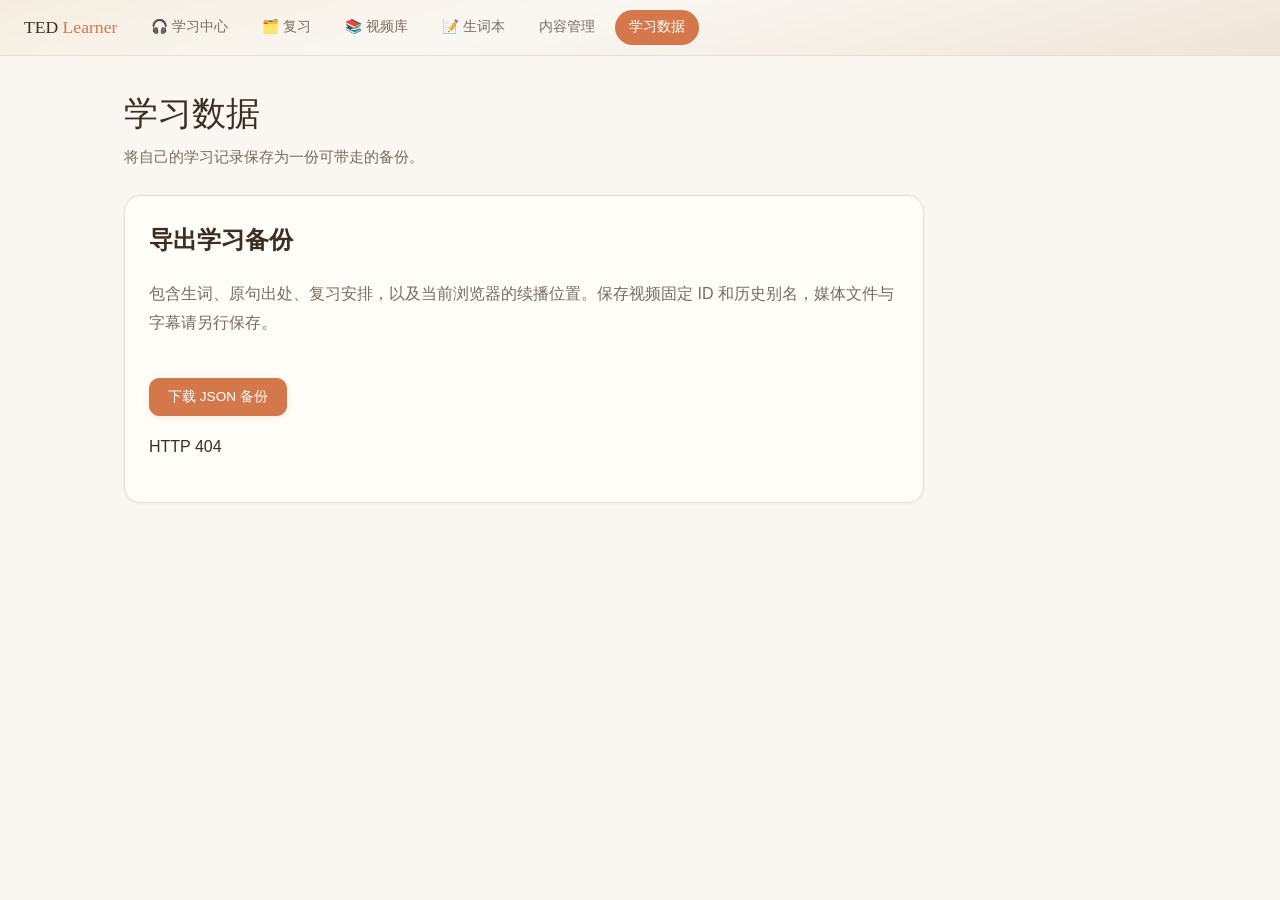
==== data.html @ 8dc4462d "迭代一：实现带版本的学习数据整套备份导出" ====
<!DOCTYPE html>
<html lang="zh-CN"><head><meta charset="utf-8"><meta name="viewport" content="width=device-width, initial-scale=1">
<title>学习数据 · TED Learner</title><link rel="stylesheet" href="./assets/common.css">
<style>.data-panel{padding:24px;max-width:800px}.data-panel h2{margin-top:0}.data-panel p{color:var(--text-secondary);line-height:1.8}.data-status{white-space:pre-wrap;overflow-wrap:anywhere;margin:18px 0}.data-stats{display:flex;gap:20px;flex-wrap:wrap;margin:20px 0;color:var(--text-secondary)}</style>
</head><body><main class="page"><h1 class="page-title">学习数据</h1><p class="page-sub">将自己的学习记录保存为一份可带走的备份。</p>
<section class="panel data-panel"><h2>导出学习备份</h2><p>包含生词、原句出处、复习安排，以及当前浏览器的续播位置。保存视频固定 ID 和历史别名，媒体文件与字幕请另行保存。</p>
<div class="data-stats" id="dataStats"></div><button class="btn btn-primary" id="exportData">下载 JSON 备份</button>
<div class="data-status" id="dataStatus" role="status" aria-live="polite"></div></section></main>
<script src="./assets/common.js"></script><script src="./assets/learning-data.js"></script></body></html>
---- assets/common.css ----
/* ===== TedLib shared theme variables (warm / cool) ===== */
:root {
  --bg: #faf7f2;
  --bg-secondary: #f3efe8;
  --card-bg: #fffdf8;
  --card-hover: #fffefc;
  --text: #3d2e1f;
  --text-secondary: #7a6b5c;
  --text-tertiary: #a89885;
  --accent: #d4784c;
  --accent-hover: #c06840;
  --accent-glow: rgba(212, 120, 76, 0.12);
  --accent-soft: rgba(212, 120, 76, 0.08);
  --border: #e8dfd3;
  --border-hover: #d4c8b6;
  --tag-bg: #f3efe8;
  --tag-text: #8b7355;
  --shadow-sm: 0 1px 3px rgba(61, 46, 31, 0.06);
  --shadow-md: 0 4px 16px rgba(61, 46, 31, 0.08);
  --shadow-lg: 0 12px 40px rgba(61, 46, 31, 0.10);
  --grain-opacity: 0.03;
  --gradient-header: linear-gradient(165deg, #f5ede0 0%, #faf7f2 40%, #efe5d8 100%);
  --card-badge-bg: rgba(212, 120, 76, 0.1);
  --card-badge-text: #b85d30;
  --highlight-bg: rgba(212, 120, 76, 0.12);
  --highlight-border: #d4784c;
}
[data-theme="cool"] {
  --bg: #0c0e14;
  --bg-secondary: #12151d;
  --card-bg: #181b25;
  --card-hover: #1c1f2a;
  --text: #e2e4eb;
  --text-secondary: #9398a8;
  --text-tertiary: #62687a;
  --accent: #8bafe0;
  --accent-hover: #7a9fd4;
  --accent-glow: rgba(139, 175, 224, 0.10);
  --accent-soft: rgba(139, 175, 224, 0.06);
  --border: #222636;
  --border-hover: #2e3348;
  --tag-bg: #1e2230;
  --tag-text: #8a90a8;
  --shadow-sm: 0 1px 3px rgba(0, 0, 0, 0.18);
  --shadow-md: 0 4px 16px rgba(0, 0, 0, 0.25);
  --shadow-lg: 0 12px 40px rgba(0, 0, 0, 0.35);
  --grain-opacity: 0.04;
  --gradient-header: linear-gradient(165deg, #141820 0%, #0c0e14 40%, #10141e 100%);
  --card-badge-bg: rgba(139, 175, 224, 0.12);
  --card-badge-text: #8bafe0;
  --highlight-bg: rgba(139, 175, 224, 0.12);
  --highlight-border: #8bafe0;
}

/* ===== Base ===== */
*, *::before, *::after { box-sizing: border-box; }
[hidden] { display: none !important; }
.word-audio { display: flex; align-items: center; gap: 10px; flex-wrap: wrap; }
.pronunciation-control { display: inline-flex; align-items: center; gap: 8px; flex-wrap: wrap; }
.pronunciation-btn { border: 1px solid var(--border); border-radius: 8px; padding: 5px 10px; background: var(--card-bg); color: var(--text); font: inherit; font-size: .8rem; cursor: pointer; white-space: nowrap; }
.pronunciation-btn:hover, .pronunciation-btn:focus-visible { border-color: var(--accent); background: var(--accent-soft); }
.pronunciation-status { font-size: .75rem; color: var(--text-secondary); overflow-wrap: anywhere; }
html { scroll-behavior: smooth; }
body {
  margin: 0;
  font-family: -apple-system, BlinkMacSystemFont, 'Segoe UI', sans-serif;
  background: var(--bg);
  color: var(--text);
  line-height: 1.65;
  font-weight: 400;
  transition: background 0.5s ease, color 0.5s ease;
  -webkit-font-smoothing: antialiased;
}

/* ===== Shared navigation ===== */
.app-nav {
  position: sticky; top: 0; z-index: 100;
  display: flex; align-items: center; gap: 6px;
  padding: 10px 24px;
  background: var(--gradient-header);
  border-bottom: 1px solid var(--border);
  transition: background 0.5s ease, border-color 0.5s ease;
  overflow-x: auto;
}
.app-nav .brand {
  font-family: Georgia, serif;
  font-size: 1.1rem; font-weight: 400;
  color: var(--text); text-decoration: none;
  margin-right: 14px; white-space: nowrap;
}
.app-nav .brand span { color: var(--accent); }
.app-nav .nav-link {
  color: var(--text-secondary); text-decoration: none;
  font-size: 0.86rem; font-weight: 500;
  padding: 6px 14px; border-radius: 18px;
  transition: all 0.25s ease;
  white-space: nowrap;
}
.app-nav .nav-link:hover { background: var(--accent-soft); color: var(--text); }
.app-nav .nav-link.active { background: var(--accent); color: #fff; }
.app-nav .nav-spacer { flex: 1; }

/* ===== Page scaffold ===== */
.page {
  max-width: 1080px;
  margin: 0 auto;
  padding: 30px 24px 70px;
}
.page-title {
  font-family: Georgia, serif;
  font-size: 2.1rem; font-weight: 400;
  margin: 0 0 4px;
}
.page-sub {
  color: var(--text-secondary);
  font-size: 0.92rem;
  margin: 0 0 26px;
}

/* ===== Panels & buttons ===== */
.panel {
  background: var(--card-bg);
  border: 1px solid var(--border);
  border-radius: 16px;
  box-shadow: var(--shadow-sm);
  transition: border-color 0.3s ease, box-shadow 0.3s ease;
}
.btn {
  display: inline-flex; align-items: center; gap: 6px;
  padding: 9px 18px;
  border: 1px solid var(--border);
  border-radius: 10px;
  background: transparent; color: var(--text);
  font-family: inherit; font-size: 0.85rem; font-weight: 500;
  cursor: pointer; text-decoration: none;
  transition: all 0.25s ease;
}
.btn:hover { border-color: var(--accent); background: var(--accent-soft); transform: translateY(-1px); }
.btn-primary {
  background: var(--accent); border-color: var(--accent);
  color: #fff; box-shadow: 0 2px 8px var(--accent-glow);
}
.btn-primary:hover { background: var(--accent-hover); border-color: var(--accent-hover); }

/* ===== Form bits ===== */
.search-input {
  padding: 10px 18px;
  border: 1px solid var(--border);
  border-radius: 22px;
  background: var(--card-bg); color: var(--text);
  font-family: inherit; font-size: 0.88rem;
  width: 280px; max-width: 100%;
  transition: border-color 0.25s ease;
}
.search-input:focus { outline: none; border-color: var(--accent); }
.mini-toggle {
  padding: 8px 16px;
  border: 1px solid var(--border);
  border-radius: 20px;
  background: var(--card-bg); color: var(--text);
  font-family: inherit; font-size: 0.83rem;
  cursor: pointer; white-space: nowrap;
  transition: all 0.25s ease;
}
.mini-toggle:hover { border-color: var(--accent); background: var(--accent-soft); }

/* ===== Highlight in context sentences ===== */
mark {
  background: var(--highlight-bg);
  color: inherit;
  border-radius: 3px;
  padding: 0 2px;
}

/* ===== Empty state ===== */
.empty-state {
  text-align: center;
  color: var(--text-secondary);
  padding: 48px 24px;
}
.empty-state .empty-icon { font-size: 2.4rem; margin-bottom: 10px; }

/* ===== Grain overlay (same texture as player) ===== */
body.grain::after {
  content: '';
  position: fixed; inset: 0; pointer-events: none; z-index: 9999;
  opacity: var(--grain-opacity);
  background-image: url("data:image/svg+xml,%3Csvg viewBox='0 0 256 256' xmlns='http://www.w3.org/2000/svg'%3E%3Cfilter id='n'%3E%3CfeTurbulence type='fractalNoise' baseFrequency='0.85' numOctaves='4' stitch='stitch'/%3E%3C/filter%3E%3Crect width='100%25' height='100%25' filter='url(%23n)'/%3E%3C/svg%3E");
  transition: opacity 0.5s ease;
}
/* Dictionary blocks used by the player and vocabulary book. */
.dict-source { font-size: .72rem; color: var(--text-tertiary); margin-bottom: 8px; }
.dict-field { display: flex; gap: 8px; margin: 6px 0; font-size: .81rem; line-height: 1.45; }
.dict-label { flex: 0 0 34px; color: var(--text-tertiary); }
.dict-field > span:last-child { min-width: 0; overflow-wrap: anywhere; white-space: normal; }
.dict-error { color: #b34838; font-size: .8rem; line-height: 1.4; }
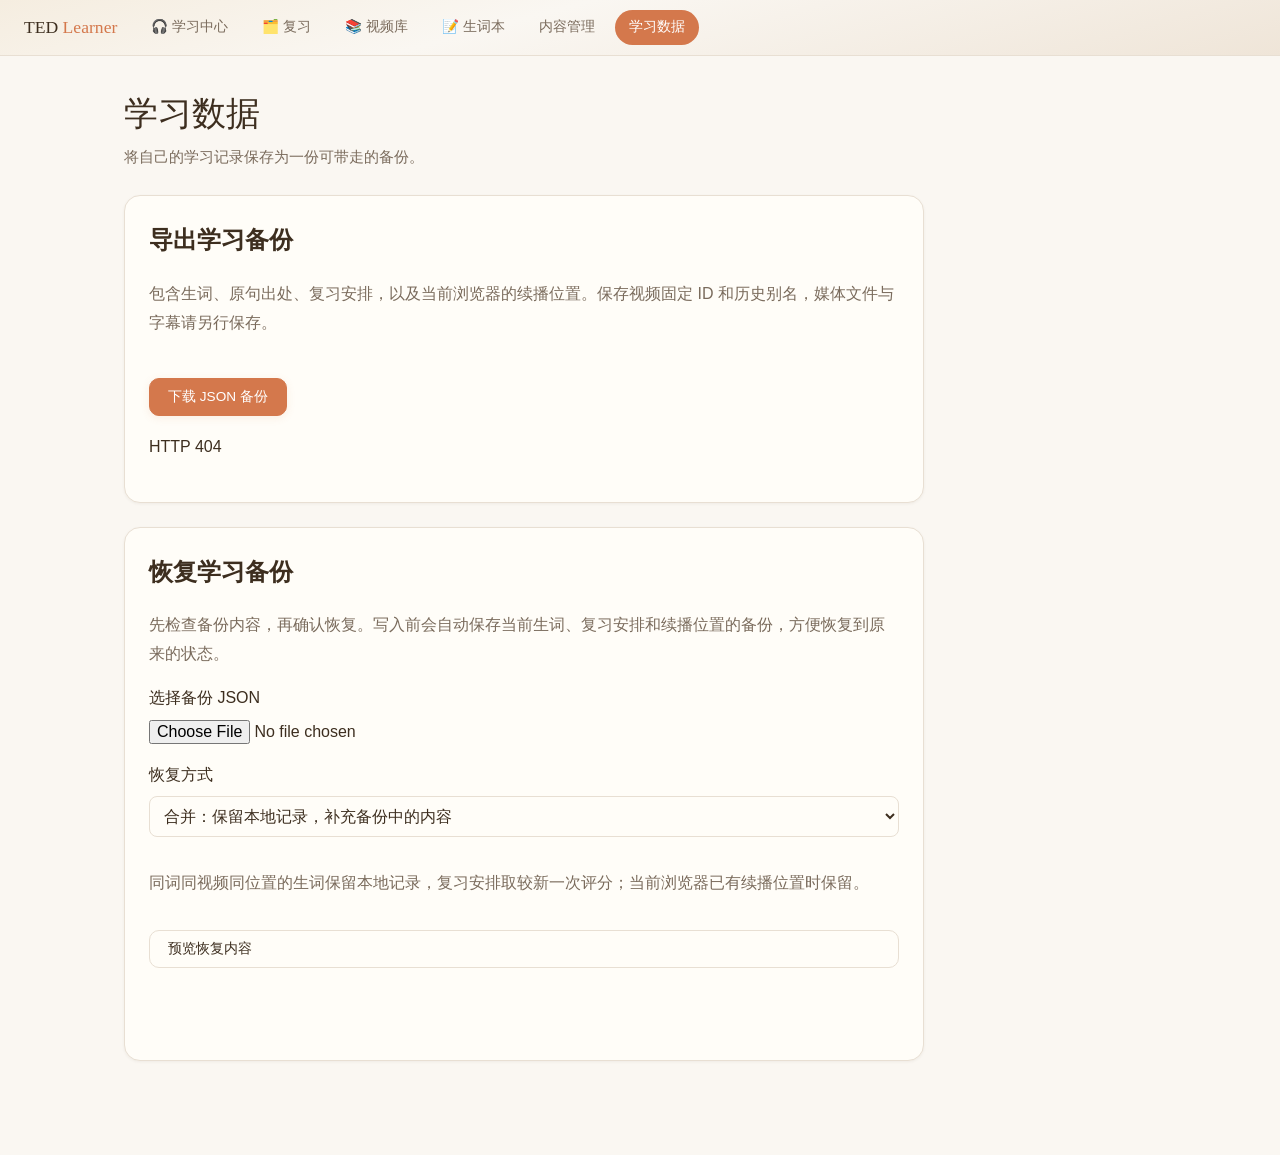
==== commit e8df0120: "迭代二：实现学习备份预览恢复及事务回退" ====
--- a/data.html
+++ b/data.html
@@ -1,9 +1,17 @@
 <!DOCTYPE html>
 <html lang="zh-CN"><head><meta charset="utf-8"><meta name="viewport" content="width=device-width, initial-scale=1">
 <title>学习数据 · TED Learner</title><link rel="stylesheet" href="./assets/common.css">
-<style>.data-panel{padding:24px;max-width:800px}.data-panel h2{margin-top:0}.data-panel p{color:var(--text-secondary);line-height:1.8}.data-status{white-space:pre-wrap;overflow-wrap:anywhere;margin:18px 0}.data-stats{display:flex;gap:20px;flex-wrap:wrap;margin:20px 0;color:var(--text-secondary)}</style>
+<style>.data-panel{padding:24px;max-width:800px;margin-bottom:24px}.data-panel h2{margin-top:0}.data-panel p{color:var(--text-secondary);line-height:1.8}.data-status{white-space:pre-wrap;overflow-wrap:anywhere;margin:18px 0}.data-stats{display:flex;gap:20px;flex-wrap:wrap;margin:20px 0;color:var(--text-secondary)}.restore-form{display:grid;gap:16px}.restore-form label{display:grid;gap:8px}.restore-form input,.restore-form select{max-width:100%;min-width:0;font:inherit}.restore-form select{padding:10px;background:var(--card-bg);color:var(--text);border:1px solid var(--border);border-radius:8px}.restore-preview{white-space:pre-wrap;overflow-wrap:anywhere;padding:16px;background:var(--accent-soft);border-radius:10px}.restore-form .check-row{display:flex;align-items:flex-start;gap:10px}.backup-actions{display:flex;gap:10px;flex-wrap:wrap}</style>
 </head><body><main class="page"><h1 class="page-title">学习数据</h1><p class="page-sub">将自己的学习记录保存为一份可带走的备份。</p>
 <section class="panel data-panel"><h2>导出学习备份</h2><p>包含生词、原句出处、复习安排，以及当前浏览器的续播位置。保存视频固定 ID 和历史别名，媒体文件与字幕请另行保存。</p>
 <div class="data-stats" id="dataStats"></div><button class="btn btn-primary" id="exportData">下载 JSON 备份</button>
-<div class="data-status" id="dataStatus" role="status" aria-live="polite"></div></section></main>
+<div class="data-status" id="dataStatus" role="status" aria-live="polite"></div></section>
+<section class="panel data-panel"><h2>恢复学习备份</h2><p>先检查备份内容，再确认恢复。写入前会自动保存当前生词、复习安排和续播位置的备份，方便恢复到原来的状态。</p>
+<div class="restore-form"><label>选择备份 JSON<input id="importFile" type="file" accept=".json,application/json"></label>
+<label>恢复方式<select id="restoreMode"><option value="merge">合并：保留本地记录，补充备份中的内容</option><option value="replace">覆盖：以备份替换当前学习数据</option></select></label>
+<p id="restoreRule">同词同视频同位置的生词保留本地记录，复习安排取较新一次评分；当前浏览器已有续播位置时保留。</p>
+<button class="btn" id="previewData" disabled>预览恢复内容</button><div id="restorePreview" class="restore-preview" hidden></div>
+<label class="check-row" id="replaceWarning" hidden><input type="checkbox" id="confirmReplace">我确认以备份替换当前生词、复习安排和续播位置。</label>
+<div class="backup-actions"><button class="btn btn-primary" id="restoreData" hidden>确认恢复</button><button class="btn" id="downloadBefore" hidden>下载恢复前备份</button><button class="btn" id="retryResume" hidden>重试保存续播位置</button></div>
+<div id="restoreStatus" class="data-status" role="status" aria-live="polite"></div></div></section></main>
 <script src="./assets/common.js"></script><script src="./assets/learning-data.js"></script></body></html>
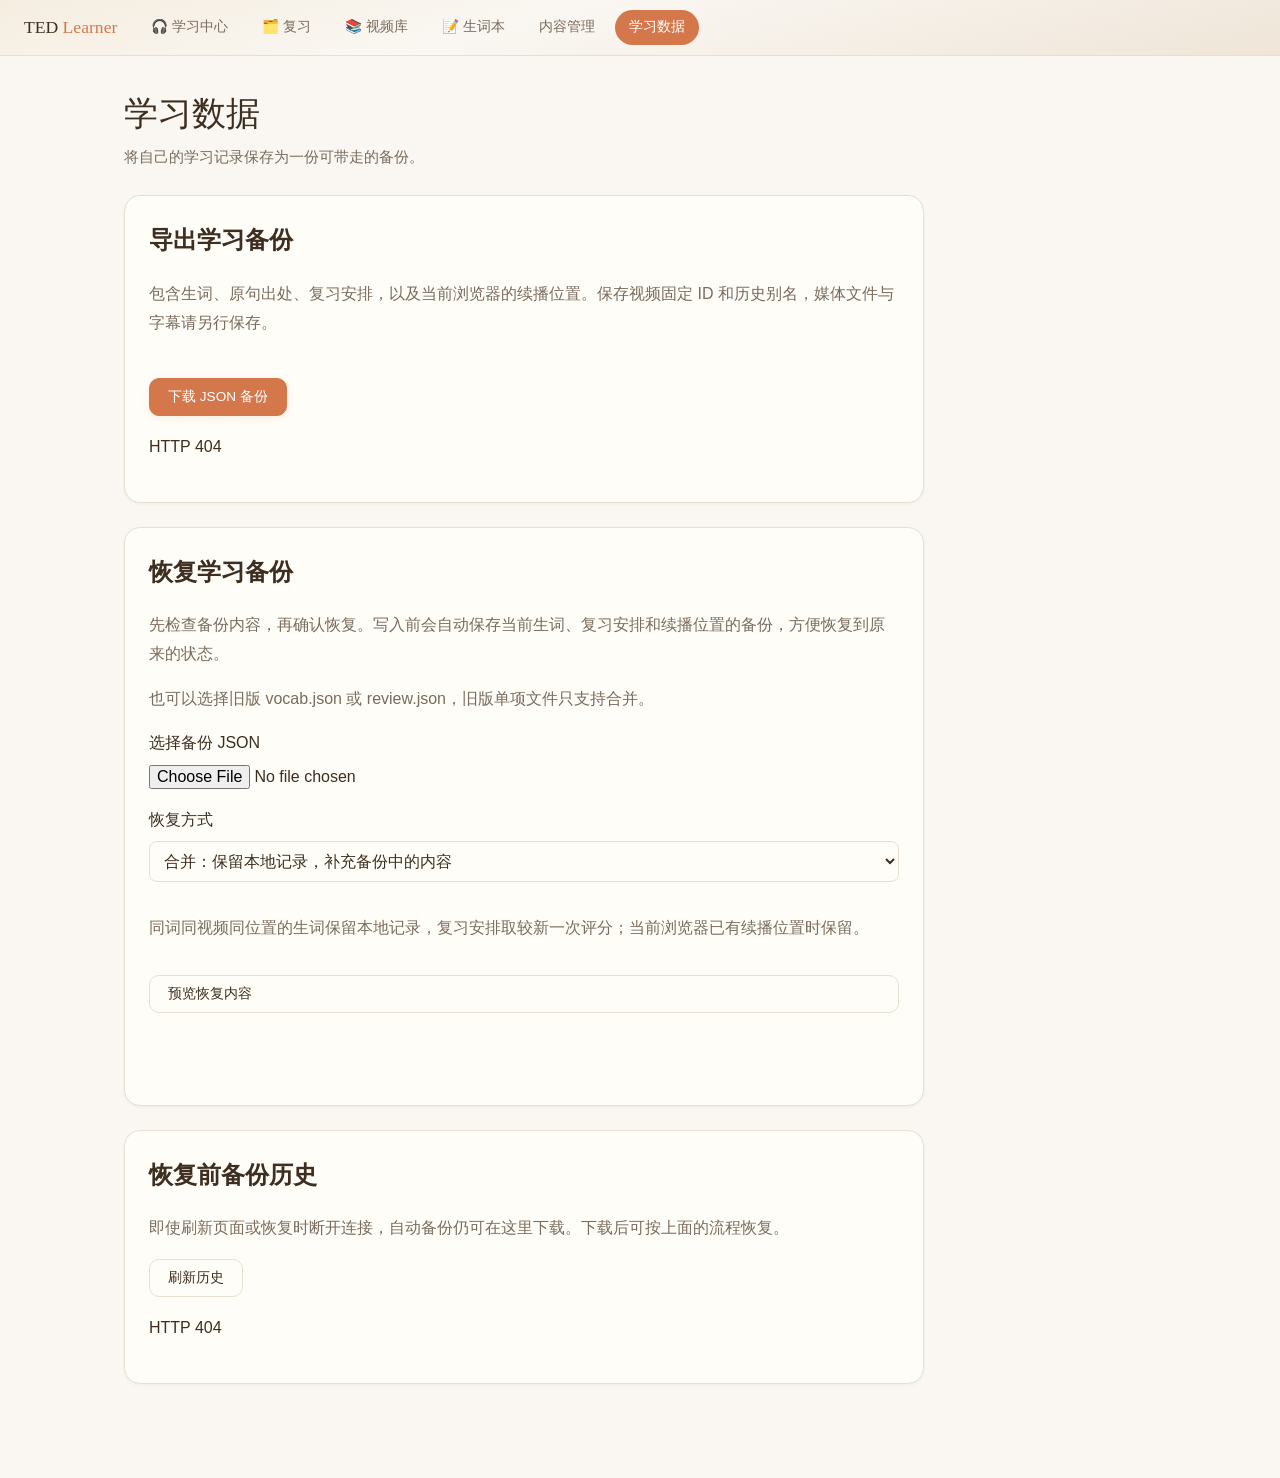
==== commit 344b7a82: "迭代三：完成旧学习数据迁移与备份历史验收" ====
--- a/data.html
+++ b/data.html
@@ -7,11 +7,11 @@
 <div class="data-stats" id="dataStats"></div><button class="btn btn-primary" id="exportData">下载 JSON 备份</button>
 <div class="data-status" id="dataStatus" role="status" aria-live="polite"></div></section>
 <section class="panel data-panel"><h2>恢复学习备份</h2><p>先检查备份内容，再确认恢复。写入前会自动保存当前生词、复习安排和续播位置的备份，方便恢复到原来的状态。</p>
-<div class="restore-form"><label>选择备份 JSON<input id="importFile" type="file" accept=".json,application/json"></label>
+<p>也可以选择旧版 vocab.json 或 review.json，旧版单项文件只支持合并。</p><div class="restore-form"><label>选择备份 JSON<input id="importFile" type="file" accept=".json,application/json"></label>
 <label>恢复方式<select id="restoreMode"><option value="merge">合并：保留本地记录，补充备份中的内容</option><option value="replace">覆盖：以备份替换当前学习数据</option></select></label>
 <p id="restoreRule">同词同视频同位置的生词保留本地记录，复习安排取较新一次评分；当前浏览器已有续播位置时保留。</p>
 <button class="btn" id="previewData" disabled>预览恢复内容</button><div id="restorePreview" class="restore-preview" hidden></div>
 <label class="check-row" id="replaceWarning" hidden><input type="checkbox" id="confirmReplace">我确认以备份替换当前生词、复习安排和续播位置。</label>
 <div class="backup-actions"><button class="btn btn-primary" id="restoreData" hidden>确认恢复</button><button class="btn" id="downloadBefore" hidden>下载恢复前备份</button><button class="btn" id="retryResume" hidden>重试保存续播位置</button></div>
-<div id="restoreStatus" class="data-status" role="status" aria-live="polite"></div></div></section></main>
+<div id="restoreStatus" class="data-status" role="status" aria-live="polite"></div></div></section><section class="panel data-panel"><h2>恢复前备份历史</h2><p>即使刷新页面或恢复时断开连接，自动备份仍可在这里下载。下载后可按上面的流程恢复。</p><button class="btn" id="refreshHistory">刷新历史</button><div id="backupHistory" class="data-status" role="status"></div></section></main>
 <script src="./assets/common.js"></script><script src="./assets/learning-data.js"></script></body></html>
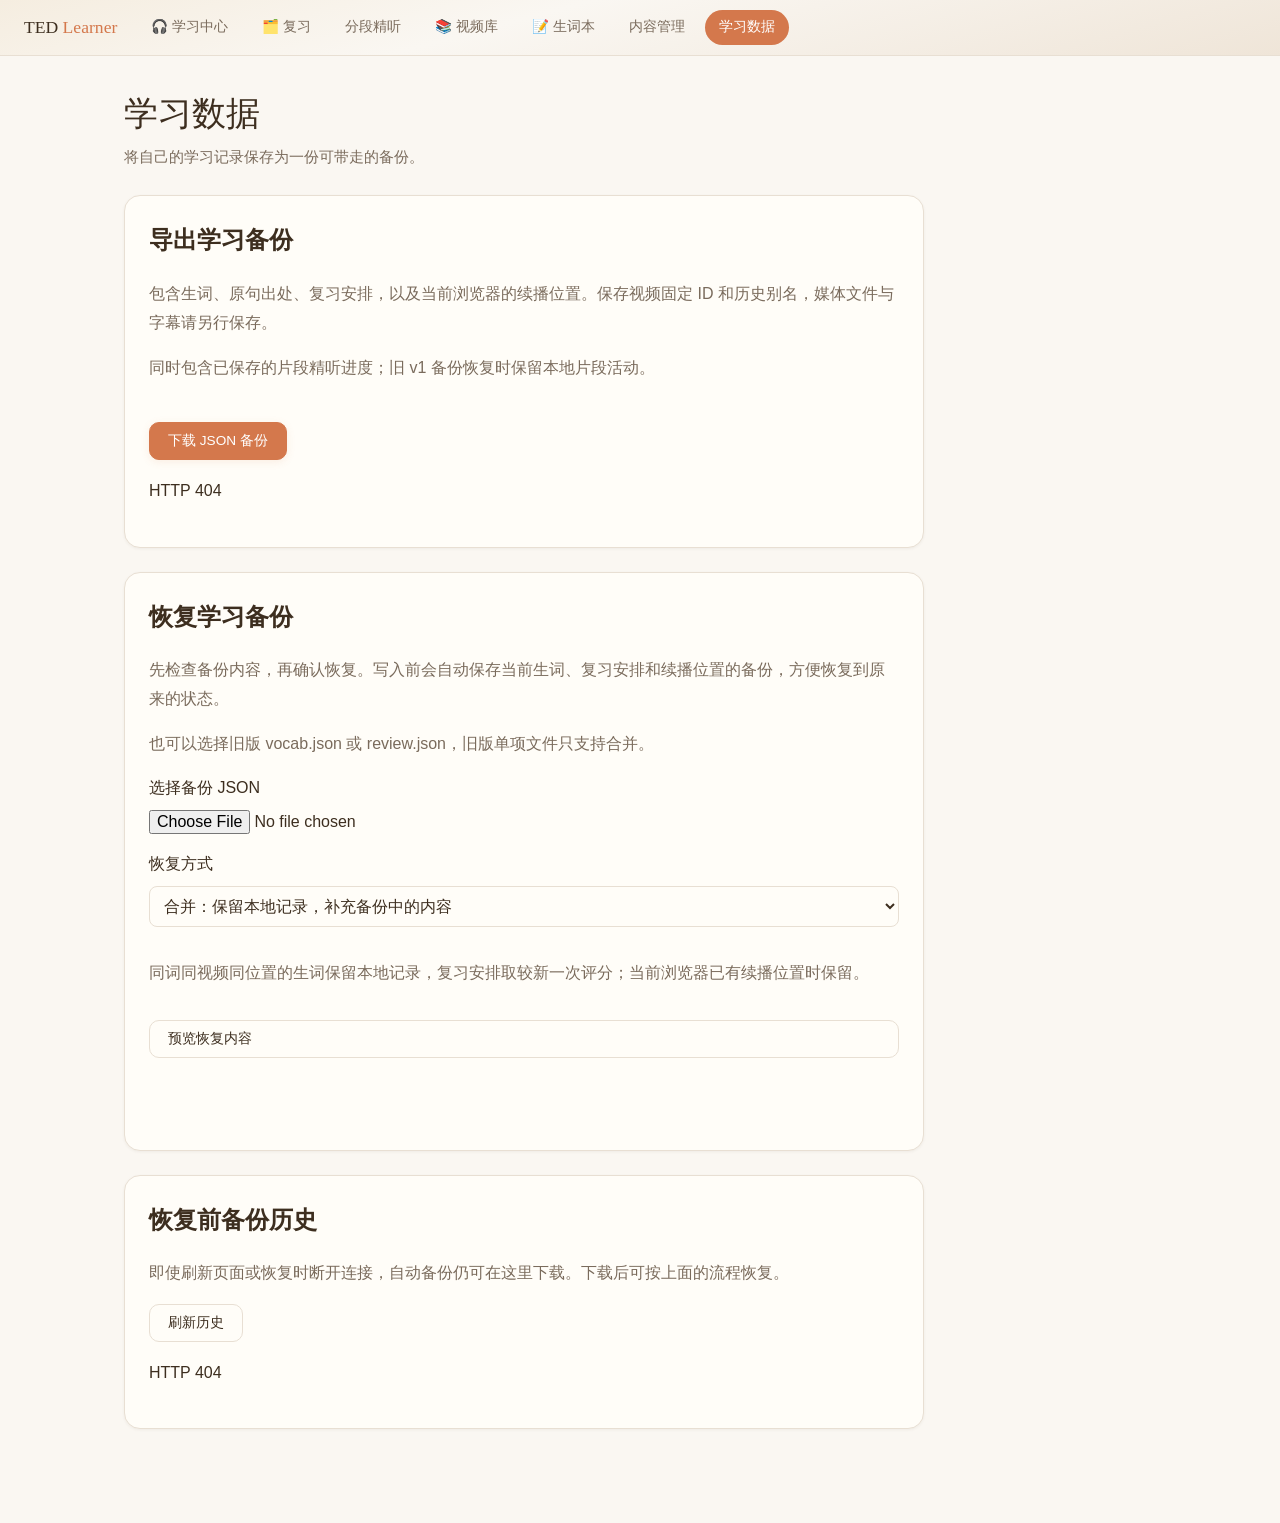
==== commit 1ab623cd: "迭代四：实现分段精听及可恢复的片段进度" ====
--- a/data.html
+++ b/data.html
@@ -4,7 +4,7 @@
 <style>.data-panel{padding:24px;max-width:800px;margin-bottom:24px}.data-panel h2{margin-top:0}.data-panel p{color:var(--text-secondary);line-height:1.8}.data-status{white-space:pre-wrap;overflow-wrap:anywhere;margin:18px 0}.data-stats{display:flex;gap:20px;flex-wrap:wrap;margin:20px 0;color:var(--text-secondary)}.restore-form{display:grid;gap:16px}.restore-form label{display:grid;gap:8px}.restore-form input,.restore-form select{max-width:100%;min-width:0;font:inherit}.restore-form select{padding:10px;background:var(--card-bg);color:var(--text);border:1px solid var(--border);border-radius:8px}.restore-preview{white-space:pre-wrap;overflow-wrap:anywhere;padding:16px;background:var(--accent-soft);border-radius:10px}.restore-form .check-row{display:flex;align-items:flex-start;gap:10px}.backup-actions{display:flex;gap:10px;flex-wrap:wrap}</style>
 </head><body><main class="page"><h1 class="page-title">学习数据</h1><p class="page-sub">将自己的学习记录保存为一份可带走的备份。</p>
 <section class="panel data-panel"><h2>导出学习备份</h2><p>包含生词、原句出处、复习安排，以及当前浏览器的续播位置。保存视频固定 ID 和历史别名，媒体文件与字幕请另行保存。</p>
-<div class="data-stats" id="dataStats"></div><button class="btn btn-primary" id="exportData">下载 JSON 备份</button>
+<p>同时包含已保存的片段精听进度；旧 v1 备份恢复时保留本地片段活动。</p><div class="data-stats" id="dataStats"></div><button class="btn btn-primary" id="exportData">下载 JSON 备份</button>
 <div class="data-status" id="dataStatus" role="status" aria-live="polite"></div></section>
 <section class="panel data-panel"><h2>恢复学习备份</h2><p>先检查备份内容，再确认恢复。写入前会自动保存当前生词、复习安排和续播位置的备份，方便恢复到原来的状态。</p>
 <p>也可以选择旧版 vocab.json 或 review.json，旧版单项文件只支持合并。</p><div class="restore-form"><label>选择备份 JSON<input id="importFile" type="file" accept=".json,application/json"></label>
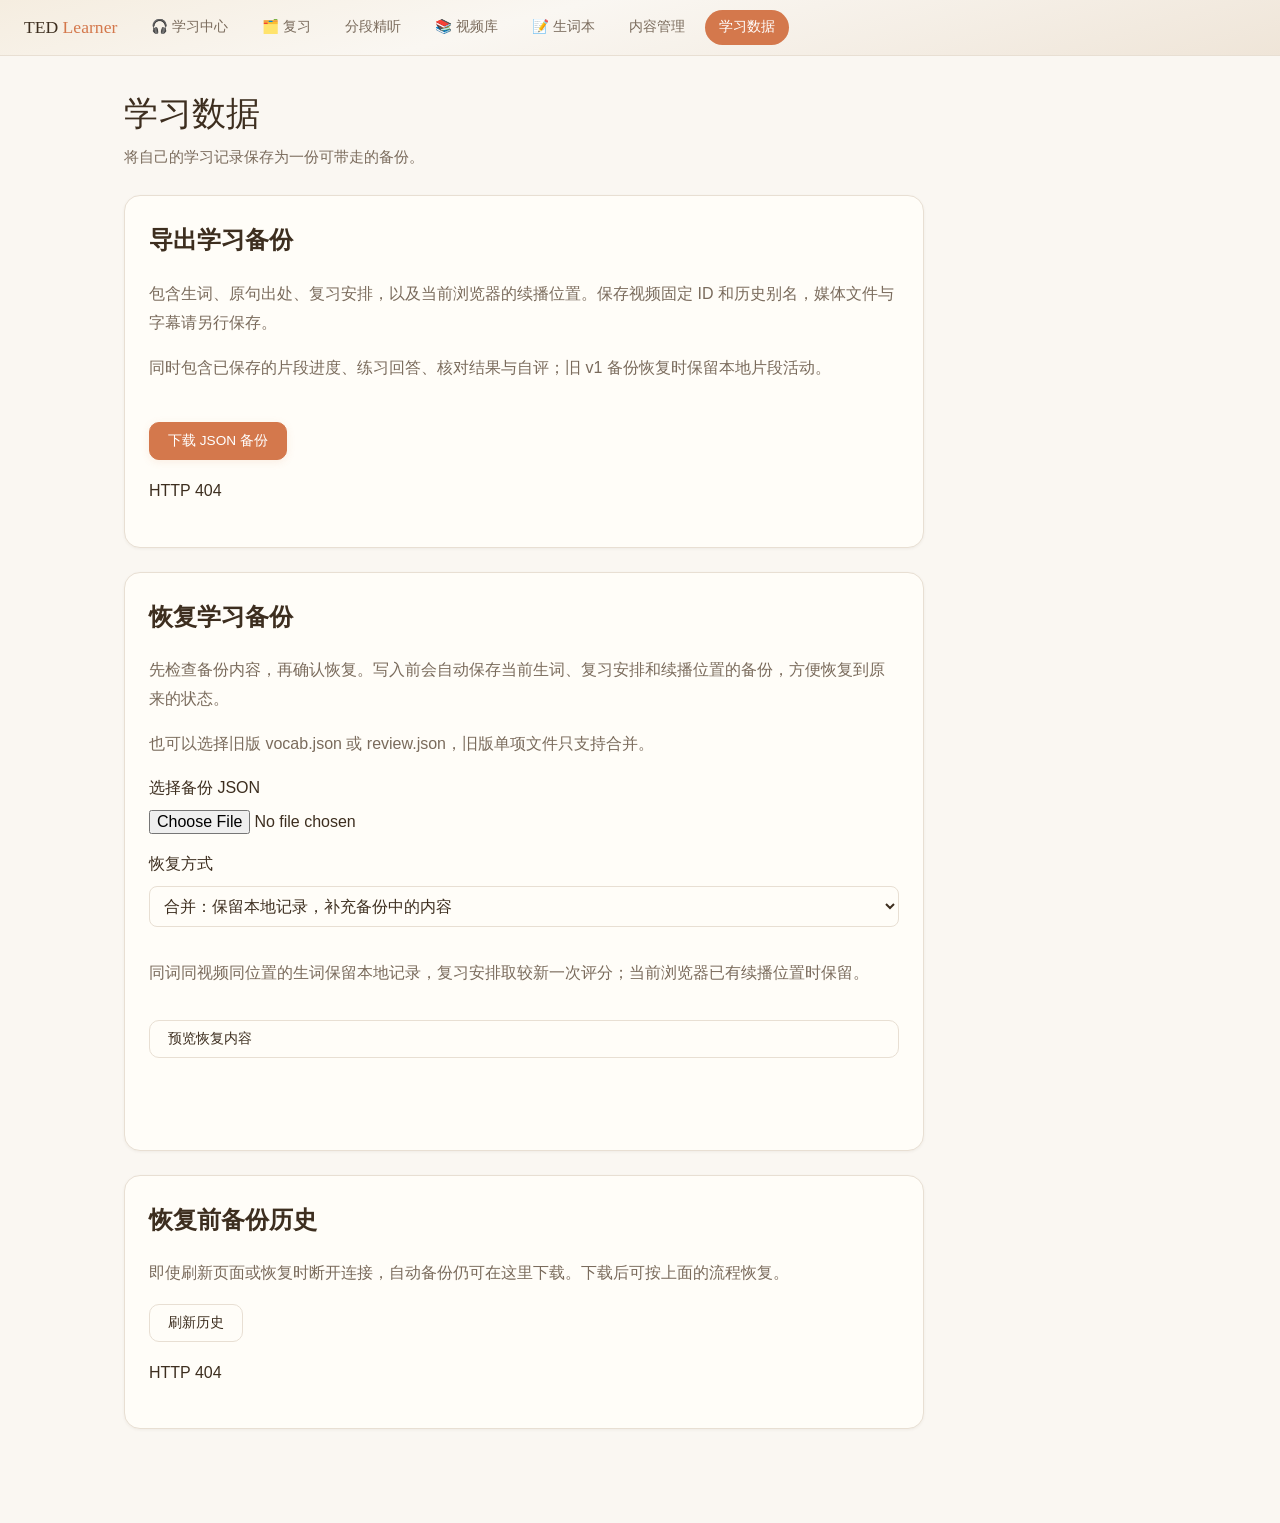
==== commit c863dd35: "迭代五：实现原文练习反馈与可追溯尝试记录" ====
--- a/data.html
+++ b/data.html
@@ -4,7 +4,7 @@
 <style>.data-panel{padding:24px;max-width:800px;margin-bottom:24px}.data-panel h2{margin-top:0}.data-panel p{color:var(--text-secondary);line-height:1.8}.data-status{white-space:pre-wrap;overflow-wrap:anywhere;margin:18px 0}.data-stats{display:flex;gap:20px;flex-wrap:wrap;margin:20px 0;color:var(--text-secondary)}.restore-form{display:grid;gap:16px}.restore-form label{display:grid;gap:8px}.restore-form input,.restore-form select{max-width:100%;min-width:0;font:inherit}.restore-form select{padding:10px;background:var(--card-bg);color:var(--text);border:1px solid var(--border);border-radius:8px}.restore-preview{white-space:pre-wrap;overflow-wrap:anywhere;padding:16px;background:var(--accent-soft);border-radius:10px}.restore-form .check-row{display:flex;align-items:flex-start;gap:10px}.backup-actions{display:flex;gap:10px;flex-wrap:wrap}</style>
 </head><body><main class="page"><h1 class="page-title">学习数据</h1><p class="page-sub">将自己的学习记录保存为一份可带走的备份。</p>
 <section class="panel data-panel"><h2>导出学习备份</h2><p>包含生词、原句出处、复习安排，以及当前浏览器的续播位置。保存视频固定 ID 和历史别名，媒体文件与字幕请另行保存。</p>
-<p>同时包含已保存的片段精听进度；旧 v1 备份恢复时保留本地片段活动。</p><div class="data-stats" id="dataStats"></div><button class="btn btn-primary" id="exportData">下载 JSON 备份</button>
+<p>同时包含已保存的片段进度、练习回答、核对结果与自评；旧 v1 备份恢复时保留本地片段活动。</p><div class="data-stats" id="dataStats"></div><button class="btn btn-primary" id="exportData">下载 JSON 备份</button>
 <div class="data-status" id="dataStatus" role="status" aria-live="polite"></div></section>
 <section class="panel data-panel"><h2>恢复学习备份</h2><p>先检查备份内容，再确认恢复。写入前会自动保存当前生词、复习安排和续播位置的备份，方便恢复到原来的状态。</p>
 <p>也可以选择旧版 vocab.json 或 review.json，旧版单项文件只支持合并。</p><div class="restore-form"><label>选择备份 JSON<input id="importFile" type="file" accept=".json,application/json"></label>
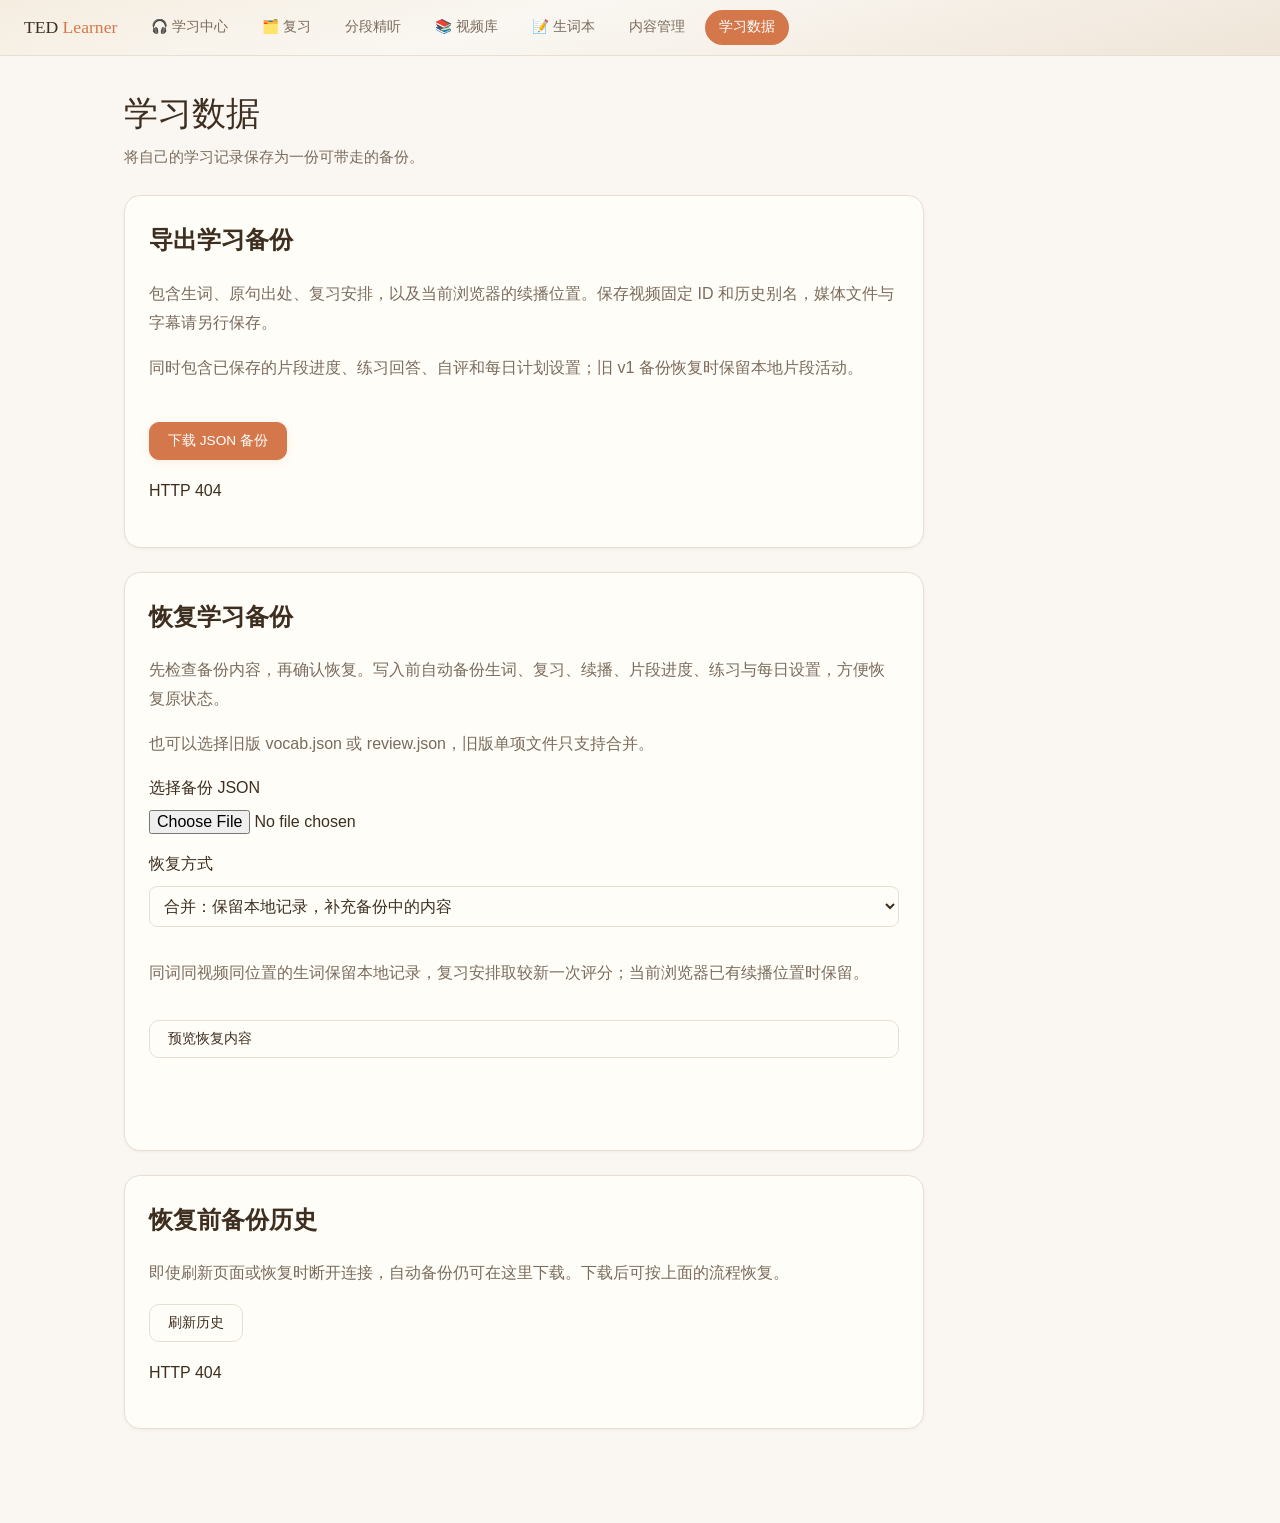
==== commit 7f146eed: "迭代六：实现每日学习建议与语境复习闭环" ====
--- a/data.html
+++ b/data.html
@@ -4,14 +4,14 @@
 <style>.data-panel{padding:24px;max-width:800px;margin-bottom:24px}.data-panel h2{margin-top:0}.data-panel p{color:var(--text-secondary);line-height:1.8}.data-status{white-space:pre-wrap;overflow-wrap:anywhere;margin:18px 0}.data-stats{display:flex;gap:20px;flex-wrap:wrap;margin:20px 0;color:var(--text-secondary)}.restore-form{display:grid;gap:16px}.restore-form label{display:grid;gap:8px}.restore-form input,.restore-form select{max-width:100%;min-width:0;font:inherit}.restore-form select{padding:10px;background:var(--card-bg);color:var(--text);border:1px solid var(--border);border-radius:8px}.restore-preview{white-space:pre-wrap;overflow-wrap:anywhere;padding:16px;background:var(--accent-soft);border-radius:10px}.restore-form .check-row{display:flex;align-items:flex-start;gap:10px}.backup-actions{display:flex;gap:10px;flex-wrap:wrap}</style>
 </head><body><main class="page"><h1 class="page-title">学习数据</h1><p class="page-sub">将自己的学习记录保存为一份可带走的备份。</p>
 <section class="panel data-panel"><h2>导出学习备份</h2><p>包含生词、原句出处、复习安排，以及当前浏览器的续播位置。保存视频固定 ID 和历史别名，媒体文件与字幕请另行保存。</p>
-<p>同时包含已保存的片段进度、练习回答、核对结果与自评；旧 v1 备份恢复时保留本地片段活动。</p><div class="data-stats" id="dataStats"></div><button class="btn btn-primary" id="exportData">下载 JSON 备份</button>
+<p>同时包含已保存的片段进度、练习回答、自评和每日计划设置；旧 v1 备份恢复时保留本地片段活动。</p><div class="data-stats" id="dataStats"></div><button class="btn btn-primary" id="exportData">下载 JSON 备份</button>
 <div class="data-status" id="dataStatus" role="status" aria-live="polite"></div></section>
-<section class="panel data-panel"><h2>恢复学习备份</h2><p>先检查备份内容，再确认恢复。写入前会自动保存当前生词、复习安排和续播位置的备份，方便恢复到原来的状态。</p>
+<section class="panel data-panel"><h2>恢复学习备份</h2><p>先检查备份内容，再确认恢复。写入前自动备份生词、复习、续播、片段进度、练习与每日设置，方便恢复原状态。</p>
 <p>也可以选择旧版 vocab.json 或 review.json，旧版单项文件只支持合并。</p><div class="restore-form"><label>选择备份 JSON<input id="importFile" type="file" accept=".json,application/json"></label>
 <label>恢复方式<select id="restoreMode"><option value="merge">合并：保留本地记录，补充备份中的内容</option><option value="replace">覆盖：以备份替换当前学习数据</option></select></label>
 <p id="restoreRule">同词同视频同位置的生词保留本地记录，复习安排取较新一次评分；当前浏览器已有续播位置时保留。</p>
 <button class="btn" id="previewData" disabled>预览恢复内容</button><div id="restorePreview" class="restore-preview" hidden></div>
-<label class="check-row" id="replaceWarning" hidden><input type="checkbox" id="confirmReplace">我确认以备份替换当前生词、复习安排和续播位置。</label>
+<label class="check-row" id="replaceWarning" hidden><input type="checkbox" id="confirmReplace">我确认以备份替换生词、复习、续播及备份所包含的片段、练习和每日计划。</label>
 <div class="backup-actions"><button class="btn btn-primary" id="restoreData" hidden>确认恢复</button><button class="btn" id="downloadBefore" hidden>下载恢复前备份</button><button class="btn" id="retryResume" hidden>重试保存续播位置</button></div>
 <div id="restoreStatus" class="data-status" role="status" aria-live="polite"></div></div></section><section class="panel data-panel"><h2>恢复前备份历史</h2><p>即使刷新页面或恢复时断开连接，自动备份仍可在这里下载。下载后可按上面的流程恢复。</p><button class="btn" id="refreshHistory">刷新历史</button><div id="backupHistory" class="data-status" role="status"></div></section></main>
 <script src="./assets/common.js"></script><script src="./assets/learning-data.js"></script></body></html>
--- a/assets/common.css
+++ b/assets/common.css
@@ -99,6 +99,7 @@
 .app-nav .nav-link:hover { background: var(--accent-soft); color: var(--text); }
 .app-nav .nav-link.active { background: var(--accent); color: #fff; }
 .app-nav .nav-spacer { flex: 1; }
+.plan-item{padding:18px 0;border-top:1px solid var(--border)}.plan-item h3{margin:0 0 8px}.plan-item p,#planProgress,#planStatus{color:var(--text-secondary);overflow-wrap:anywhere}.plan-item .btn{margin-right:8px;margin-bottom:8px}#dailyPlan{margin-bottom:26px}#planQuota{font:inherit;max-width:100%;padding:8px;background:var(--card-bg);color:var(--text);border:1px solid var(--border);border-radius:8px}.context-task{margin:20px 0;display:grid;gap:10px}.context-task textarea,.context-task select{width:100%;min-width:0;font:inherit;padding:10px;background:var(--card-bg);color:var(--text);border:1px solid var(--border);border-radius:8px}.context-task p{margin:0;overflow-wrap:anywhere}
 
 /* ===== Page scaffold ===== */
 .page {
